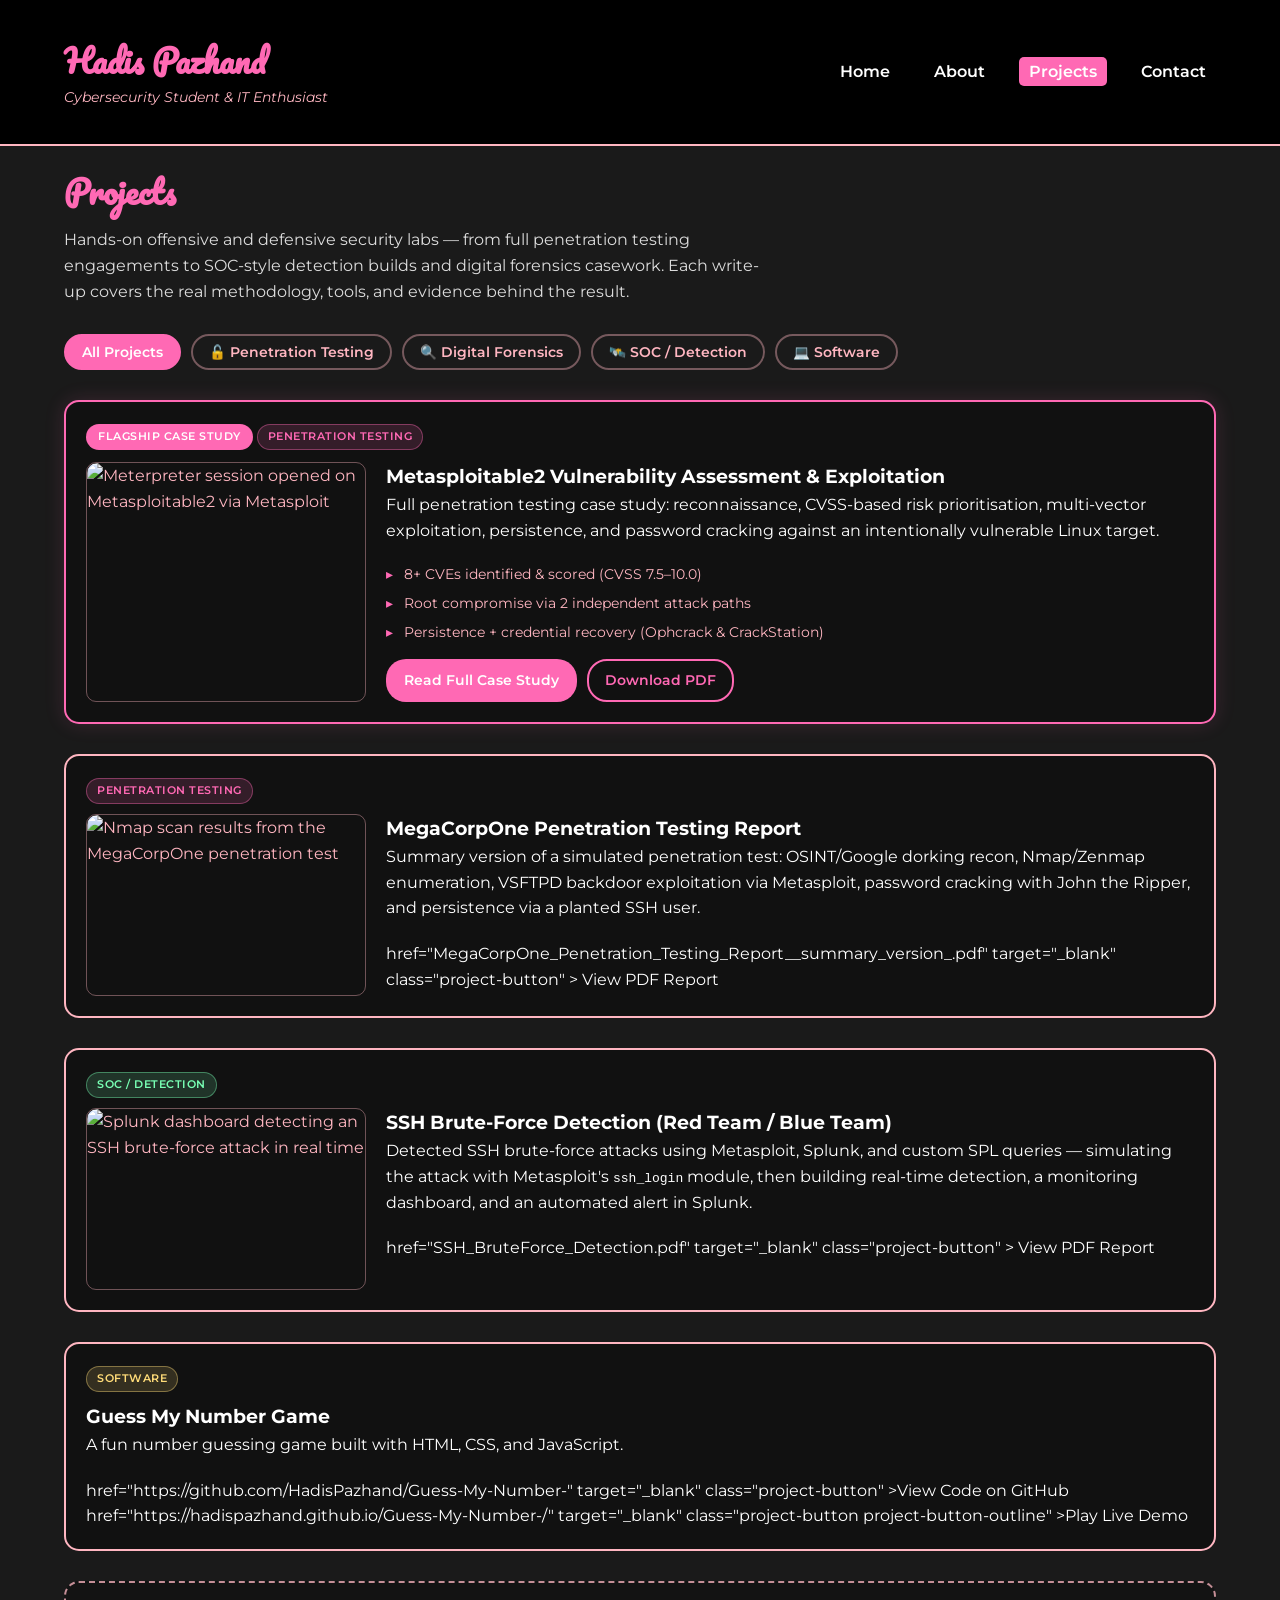
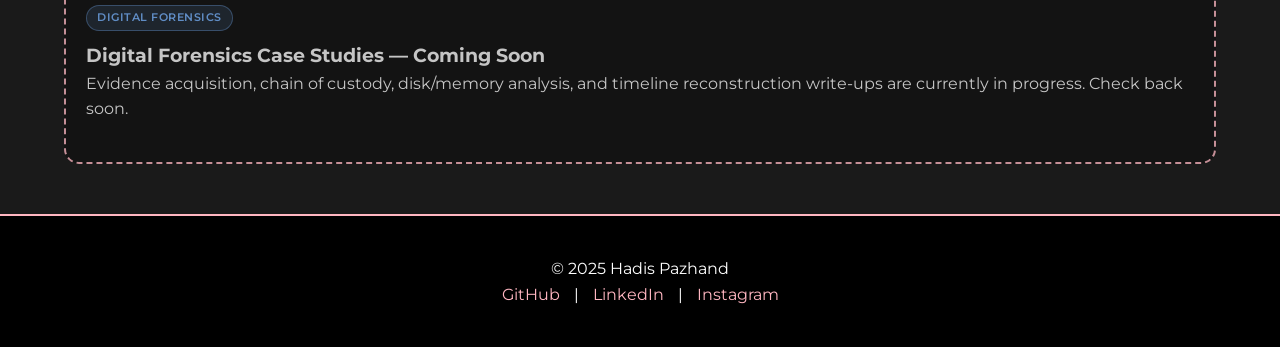
==== projects.html @ 31d6acd4 "Add files via upload" ====
<!doctype html>
<html lang="en">
  <head>
    <meta charset="UTF-8" />
    <meta name="viewport" content="width=device-width, initial-scale=1.0" />
    <title>My Projects | Hadis Pazhand</title>
    <meta name="description" content="Cybersecurity projects by Hadis Pazhand — penetration testing case studies, digital forensics, SOC/SIEM detection labs, and hands-on security work." />
    <link rel="icon" href="favicon.svg" type="image/svg+xml" />
    <link rel="stylesheet" href="style.css" />
  </head>
  <body>
    <header class="site-header">
      <div class="container header-inner">
        <div class="brand">
          <h1>Hadis Pazhand</h1>
          <p class="subtitle">Cybersecurity Student & IT Enthusiast</p>
        </div>
        <button class="nav-toggle" id="navToggle" aria-label="Toggle navigation" aria-expanded="false">
      <span></span><span></span><span></span>
    </button>
    <nav class="nav" id="siteNav">
          <a href="index.html" class="nav-link">Home</a>
          <a href="about.html" class="nav-link">About</a>
          <a href="projects.html" class="nav-link active">Projects</a>
          <a href="contact.html" class="nav-link">Contact</a>
        </nav>
      </div>
    </header>

    <main class="container">
      <h2 class="page-title">Projects</h2>
      <p class="page-intro">
        Hands-on offensive and defensive security labs — from full penetration
        testing engagements to SOC-style detection builds and digital forensics
        casework. Each write-up covers the real methodology, tools, and evidence
        behind the result.
      </p>

      <!-- Category Filters -->
      <div class="filter-bar" id="filterBar" role="tablist" aria-label="Filter projects by category">
        <button class="filter-btn active" data-filter="all" role="tab" aria-selected="true">All Projects</button>
        <button class="filter-btn" data-filter="pentesting" role="tab" aria-selected="false">🔓 Penetration Testing</button>
        <button class="filter-btn" data-filter="forensics" role="tab" aria-selected="false">🔍 Digital Forensics</button>
        <button class="filter-btn" data-filter="soc" role="tab" aria-selected="false">🛰️ SOC / Detection</button>
        <button class="filter-btn" data-filter="software" role="tab" aria-selected="false">💻 Software</button>
      </div>

      <!-- Flagship Project: Metasploitable2 -->
      <div class="project-card project-card-featured" data-category="pentesting">
        <span class="project-tag">Flagship Case Study</span>
        <span class="project-category-badge cat-pentesting">Penetration Testing</span>
        <div class="project-card-inner">
          <a href="metasploitable2-case-study.html" class="project-thumb">
            <img src="assets/metasploitable2/thumb-meterpreter.png" alt="Meterpreter session opened on Metasploitable2 via Metasploit" />
          </a>
          <div class="project-body">
            <h3>Metasploitable2 Vulnerability Assessment &amp; Exploitation</h3>
            <p>
              Full penetration testing case study: reconnaissance, CVSS-based risk
              prioritisation, multi-vector exploitation, persistence, and password
              cracking against an intentionally vulnerable Linux target.
            </p>
            <ul class="project-highlights">
              <li>8+ CVEs identified &amp; scored (CVSS 7.5–10.0)</li>
              <li>Root compromise via 2 independent attack paths</li>
              <li>Persistence + credential recovery (Ophcrack &amp; CrackStation)</li>
            </ul>
            <div class="project-buttons">
              <a href="metasploitable2-case-study.html" class="project-button">Read Full Case Study</a>
              <a href="Metasploitable2_Vulnerability_Assessment.pdf" target="_blank" class="project-button project-button-outline">Download PDF</a>
            </div>
          </div>
        </div>
      </div>

      <!-- Project: MegaCorpOne -->
      <div class="project-card" data-category="pentesting">
        <span class="project-category-badge cat-pentesting">Penetration Testing</span>
        <div class="project-card-inner">
          <a href="MegaCorpOne_Penetration_Testing_Report__summary_version_.pdf" target="_blank" class="project-thumb">
            <img src="assets/megacorpone/thumb-nmap-scan.png" alt="Nmap scan results from the MegaCorpOne penetration test" />
          </a>
          <div class="project-body">
            <h3>MegaCorpOne Penetration Testing Report</h3>
            <p>
              Summary version of a simulated penetration test: OSINT/Google dorking
              recon, Nmap/Zenmap enumeration, VSFTPD backdoor exploitation via
              Metasploit, password cracking with John the Ripper, and persistence
              via a planted SSH user.
            </p>
            <div class="project-buttons">
              
                href="MegaCorpOne_Penetration_Testing_Report__summary_version_.pdf"
                target="_blank"
                class="project-button"
              >
                View PDF Report
              </a>
            </div>
          </div>
        </div>
      </div>

      <!-- Project: SSH Brute Force Detection -->
      <div class="project-card" data-category="soc">
        <span class="project-category-badge cat-soc">SOC / Detection</span>
        <div class="project-card-inner">
          <a href="SSH_BruteForce_Detection.pdf" target="_blank" class="project-thumb">
            <img src="assets/sshbruteforce/thumb-dashboard.png" alt="Splunk dashboard detecting an SSH brute-force attack in real time" />
          </a>
          <div class="project-body">
            <h3>SSH Brute-Force Detection (Red Team / Blue Team)</h3>
            <p>
              Detected SSH brute-force attacks using Metasploit, Splunk, and custom
              SPL queries — simulating the attack with Metasploit's <code>ssh_login</code>
              module, then building real-time detection, a monitoring dashboard, and
              an automated alert in Splunk.
            </p>
            <div class="project-buttons">
              
                href="SSH_BruteForce_Detection.pdf"
                target="_blank"
                class="project-button"
              >
                View PDF Report
              </a>
            </div>
          </div>
        </div>
      </div>

      <!-- Project: Guess My Number -->
      <div class="project-card" data-category="software">
        <span class="project-category-badge cat-software">Software</span>
        <div class="project-card-inner">
          <div class="project-body project-body-full">
            <h3>Guess My Number Game</h3>
            <p>A fun number guessing game built with HTML, CSS, and JavaScript.</p>
            <div class="project-buttons">
              
                href="https://github.com/HadisPazhand/Guess-My-Number-"
                target="_blank"
                class="project-button"
                >View Code on GitHub</a
              >
              
                href="https://hadispazhand.github.io/Guess-My-Number-/"
                target="_blank"
                class="project-button project-button-outline"
                >Play Live Demo</a
              >
            </div>
          </div>
        </div>
      </div>

      <!-- Forensics placeholder — remove this whole div once you add a real forensics project -->
      <div class="project-card project-card-placeholder" data-category="forensics">
        <span class="project-category-badge cat-forensics">Digital Forensics</span>
        <div class="project-body project-body-full">
          <h3>Digital Forensics Case Studies — Coming Soon</h3>
          <p>
            Evidence acquisition, chain of custody, disk/memory analysis, and
            timeline reconstruction write-ups are currently in progress. Check
            back soon.
          </p>
        </div>
      </div>

      <p class="no-results" id="noResults" style="display:none;">No projects in this category yet — check back soon.</p>
    </main>

    <footer class="site-footer">
      <div class="container">
        <p>© 2025 Hadis Pazhand</p>
        <div class="social-links">
          <a href="https://github.com/HadisPazhand" target="_blank">GitHub</a> |
          <a href="https://www.linkedin.com/in/hadis-pazhand-5264311b1/" target="_blank">LinkedIn</a> |
          <a href="https://www.instagram.com" target="_blank">Instagram</a>
        </div>
      </div>
    </footer>
  
    <script>
      const navToggle = document.getElementById('navToggle');
      const siteNav = document.getElementById('siteNav');
      if (navToggle && siteNav) {
        navToggle.addEventListener('click', () => {
          const isOpen = siteNav.classList.toggle('nav-open');
          navToggle.setAttribute('aria-expanded', isOpen);
        });
      }

      const filterBtns = document.querySelectorAll('.filter-btn');
      const projectCards = document.querySelectorAll('.project-card');
      const noResults = document.getElementById('noResults');

      filterBtns.forEach(btn => {
        btn.addEventListener('click', () => {
          filterBtns.forEach(b => { b.classList.remove('active'); b.setAttribute('aria-selected', 'false'); });
          btn.classList.add('active');
          btn.setAttribute('aria-selected', 'true');

          const filter = btn.getAttribute('data-filter');
          let visibleCount = 0;

          projectCards.forEach(card => {
            const category = card.getAttribute('data-category');
            const show = filter === 'all' || category === filter;
            card.style.display = show ? '' : 'none';
            if (show) visibleCount++;
          });

          noResults.style.display = visibleCount === 0 ? 'block' : 'none';
        });
      });
    </script>
  </body>
</html>
---- style.css ----
/* Google Font  */
@import url("https://fonts.googleapis.com/css2?family=Montserrat:wght@400;600&family=Pacifico&display=swap");

/* General Styles  */
* {
  margin: 0;
  padding: 0;
  box-sizing: border-box;
}

body {
  font-family: "Montserrat", sans-serif;
  background-color: #1a1a1a; /* dark background */
  color: #fff;
  line-height: 1.6;
}

a {
  text-decoration: none;
  color: #ffb6c1; /* cute pink */
}

a:hover {
  color: #ff69b4;
}

/* Container  */
.container {
  width: 90%;
  max-width: 1200px;
  margin: auto;
  padding: 20px 0;
}
main.container p {
  margin-bottom: 20px;
}

/* Header  */
.site-header {
  background-color: #000;
  padding: 15px 0;
  border-bottom: 2px solid #ffb6c1;
}

.header-inner {
  display: flex;
  justify-content: space-between;
  align-items: center;
}
.brand h1 {
  font-family: "Pacifico", cursive;
  color: #ff69b4;
  margin-left: 0;
}

.subtitle {
  font-style: italic;
  color: #ffb6c1;
  font-size: 0.9rem;
  margin-left: 0;
}

.nav .nav-link {
  margin-left: 20px;
  font-weight: 600;
  color: #fff;
  padding: 5px 10px;
  border-radius: 5px;
}

.nav .nav-link.active,
.nav .nav-link:hover {
  background-color: #ff69b4;
  color: #fff;
}

/* Hero Section */
.hero {
  display: flex;
  flex-wrap: wrap;
  align-items: center;
  margin: 40px 0;
}

.hero-left {
  flex: 1;
  min-width: 300px;
}

.hero-left h2 {
  font-family: "Pacifico", cursive;
  font-size: 2.5rem;
  color: #ff69b4;
  margin-bottom: 10px;
  padding-left: 40px;
}

.hero-left p {
  font-size: 1.1rem;
  margin-bottom: 20px;
  padding-left: 40px;
}

.btn {
  display: inline-block;
  padding: 10px 20px;
  background-color: #ff69b4;
  color: #fff;
  border-radius: 25px;
  font-weight: 600;
  transition: 0.3s;
  margin-left: 20px; /* add this to align with paragraphs */
  margin-top: 20px; /* keeps some space above button */
}

.btn:hover {
  background-color: #ff1493;
}

.hero-right {
  flex: 1;
  min-width: 300px;
  text-align: center;
}

.profile-photo {
  width: 350px;
  height: 350px;
  border-radius: 50%;
  border: 5px solid #ffb6c1;
  object-fit: cover;
  box-shadow: 0 4px 12px rgba(0, 0, 0, 0.2);
}

/* ===== Cards ===== */
.quick-info {
  display: flex;
  flex-wrap: wrap;
  gap: 20px;
  margin-bottom: 40px;
}

.card {
  background-color: #111;
  border: 2px solid #ffb6c1;
  border-radius: 15px;
  padding: 20px;
  flex: 1;
  min-width: 250px;
  transition: 0.3s;
}

.card:hover {
  background-color: #222;
  transform: translateY(-5px);
}

/* Projects */
.project-card {
  background-color: #111;
  border: 2px solid #ffb6c1;
  border-radius: 15px;
  padding: 20px;
  margin-bottom: 30px;
  transition: 0.3s;
}

.project-card img {
  max-width: 100%;
  border-radius: 10px;
  margin-bottom: 15px;
}

.project-card:hover {
  background-color: #222;
  transform: translateY(-5px);
}

/*  Contact Form */
.contact-form {
  background-color: #111;
  border: 2px solid #ffb6c1;
  border-radius: 15px;
  padding: 30px;
  max-width: 600px;
  margin: 20px auto;
}

.contact-form label {
  display: block;
  margin-bottom: 5px;
  font-weight: 600;
  color: #ffb6c1;
}

.contact-form input,
.contact-form textarea {
  width: 100%;
  padding: 10px;
  margin-bottom: 15px;
  border-radius: 10px;
  border: none;
  outline: none;
}

.contact-form button {
  background-color: #ff69b4;
  color: #fff;
  padding: 12px 25px;
  border-radius: 25px;
  font-weight: 600;
  border: none;
  cursor: pointer;
  transition: 0.3s;
}

.contact-form button:hover {
  background-color: #ff1493;
}

.form-note {
  font-size: 0.8rem;
  color: #ffb6c1;
}

/* Footer */
.site-footer {
  background-color: #000;
  text-align: center;
  padding: 20px 0;
  border-top: 2px solid #ffb6c1;
}

.site-footer .social-links a {
  margin: 0 10px;
  color: #ffb6c1;
}

.site-footer .social-links a:hover {
  color: #ff69b4;
}

/* Hero CTAs */
.hero-ctas {
  display: flex;
  flex-wrap: wrap;
  gap: 12px;
  align-items: center;
  margin-left: 20px;
}

.btn-outline {
  background-color: transparent;
  border: 2px solid #ff69b4;
  color: #ff69b4;
  margin-left: 0;
  margin-top: 0;
}

.btn-outline:hover {
  background-color: #ff69b4;
  color: #fff;
}

/* Stats Strip */
.stats-strip {
  display: flex;
  flex-wrap: wrap;
  gap: 20px;
  justify-content: space-between;
  background-color: #111;
  border: 2px solid #ffb6c1;
  border-radius: 15px;
  padding: 25px 20px;
  margin: 30px 0;
}

.stat-item {
  flex: 1;
  min-width: 150px;
  text-align: center;
  padding: 0 10px;
}

.stat-number {
  display: block;
  font-family: "Pacifico", cursive;
  font-size: 2.2rem;
  color: #ff69b4;
  line-height: 1.3;
}

.stat-label {
  display: block;
  font-size: 0.8rem;
  color: #fff;
  opacity: 0.85;
  margin-top: 4px;
}

/* Page titles */
.page-title {
  font-family: "Pacifico", cursive;
  color: #ff69b4;
  font-size: 2rem;
  margin-bottom: 10px;
}

.page-intro {
  max-width: 700px;
  margin-bottom: 30px !important;
  color: #ddd;
}

/* Upgraded project cards */
.project-card-inner {
  display: flex;
  flex-wrap: wrap;
  gap: 20px;
}

.project-thumb {
  flex: 0 0 280px;
  display: block;
  border-radius: 10px;
  overflow: hidden;
  border: 1px solid rgba(255, 182, 193, 0.4);
}

.project-thumb img {
  width: 100%;
  height: 180px;
  object-fit: cover;
  display: block;
  margin: 0;
  transition: 0.3s;
}

.project-thumb:hover img {
  transform: scale(1.04);
}

.project-body {
  flex: 1;
  min-width: 250px;
}

.project-body-full {
  flex: 1 1 100%;
}

.project-card-featured {
  border-color: #ff69b4;
  box-shadow: 0 0 20px rgba(255, 105, 180, 0.15);
  position: relative;
}

.project-tag {
  display: inline-block;
  background-color: #ff69b4;
  color: #fff;
  font-size: 0.7rem;
  font-weight: 600;
  letter-spacing: 0.5px;
  text-transform: uppercase;
  padding: 4px 12px;
  border-radius: 20px;
  margin-bottom: 12px;
}

.project-highlights {
  list-style: none;
  margin: 10px 0 15px;
  padding: 0;
}

.project-highlights li {
  font-size: 0.9rem;
  color: #ffb6c1;
  padding-left: 18px;
  position: relative;
  margin-bottom: 6px;
}

.project-highlights li::before {
  content: "▸";
  position: absolute;
  left: 0;
  color: #ff69b4;
}

.project-buttons {
  display: flex;
  flex-wrap: wrap;
  gap: 10px;
}

.project-button {
  display: inline-block;
  background-color: #ff69b4;
  color: #fff;
  padding: 10px 18px;
  border-radius: 20px;
  font-weight: 600;
  font-size: 0.9rem;
  transition: 0.3s;
}

.project-button:hover {
  background-color: #ff1493;
  color: #fff;
}

.project-button-outline {
  background-color: transparent;
  border: 2px solid #ff69b4;
  color: #ff69b4;
  padding: 8px 16px;
}

.project-button-outline:hover {
  background-color: #ff69b4;
  color: #fff;
}

/* Mobile nav */
.nav-toggle {
  display: none;
  flex-direction: column;
  gap: 5px;
  background: none;
  border: none;
  cursor: pointer;
  padding: 6px;
}

.nav-toggle span {
  width: 24px;
  height: 2px;
  background-color: #ffb6c1;
  display: block;
}

/* Responsive */
@media (max-width: 768px) {
  .hero {
    flex-direction: column;
    text-align: center;
  }

  .hero-left,
  .hero-right {
    min-width: 100%;
  }

  .hero-ctas {
    justify-content: center;
    margin-left: 0;
  }

  .quick-info {
    flex-direction: column;
  }

  .stats-strip {
    flex-direction: column;
  }

  .header-inner {
    flex-wrap: wrap;
  }

  .nav-toggle {
    display: flex;
  }

  .nav {
    display: none;
    width: 100%;
    flex-direction: column;
    margin-top: 10px;
  }

  .nav.nav-open {
    display: flex;
  }

  .nav .nav-link {
    margin-left: 0;
    margin-bottom: 6px;
    display: block;
  }

  .project-card-inner {
    flex-direction: column;
  }

  .project-thumb {
    flex-basis: auto;
  }
}
.quick-info .card ul li {
  margin-bottom: 10px;
  line-height: 1.5;
}

.quick-info {
  margin-top: 30px; /* adds space above the boxes aka 'cards' */
}
/* Icon Skills Grid */
.skills-section {
  margin-top: 20px;
  margin-bottom: 40px;
}

.skills-section .card {
  margin-bottom: 20px;
}

.skills-grid {
  display: grid;
  grid-template-columns: repeat(auto-fit, minmax(80px, 1fr));
  gap: 20px;
  margin-top: 15px;
}

.skill-item {
  display: flex;
  flex-direction: column;
  align-items: center;
  gap: 8px;
  text-align: center;
}

.skill-item svg {
  width: 32px;
  height: 32px;
  fill: #ffb6c1;
  flex-shrink: 0;
}

.skill-item span {
  font-size: 12px;
  color: #fff;
}
/* Category filter bar */
.filter-bar {
  display: flex;
  flex-wrap: wrap;
  gap: 10px;
  margin-bottom: 30px;
}

.filter-btn {
  background-color: transparent;
  border: 2px solid rgba(255, 182, 193, 0.4);
  color: #ffb6c1;
  padding: 8px 16px;
  border-radius: 20px;
  font-family: "Montserrat", sans-serif;
  font-weight: 600;
  font-size: 0.85rem;
  cursor: pointer;
  transition: 0.25s;
}

.filter-btn:hover {
  border-color: #ff69b4;
  color: #fff;
}

.filter-btn.active {
  background-color: #ff69b4;
  border-color: #ff69b4;
  color: #fff;
}

/* Category badges on cards */
.project-category-badge {
  display: inline-block;
  font-size: 0.7rem;
  font-weight: 600;
  text-transform: uppercase;
  letter-spacing: 0.5px;
  padding: 3px 10px;
  border-radius: 20px;
  margin-bottom: 10px;
  margin-right: 8px;
}

.cat-pentesting { background: rgba(255, 105, 180, 0.15); color: #ff69b4; border: 1px solid rgba(255,105,180,0.4); }
.cat-forensics { background: rgba(120, 180, 255, 0.15); color: #78b4ff; border: 1px solid rgba(120,180,255,0.4); }
.cat-soc { background: rgba(120, 255, 180, 0.15); color: #78ffb4; border: 1px solid rgba(120,255,180,0.4); }
.cat-software { background: rgba(255, 220, 120, 0.15); color: #ffdc78; border: 1px solid rgba(255,220,120,0.4); }

.project-card-placeholder {
  border-style: dashed;
  opacity: 0.75;
}

.no-results {
  text-align: center;
  color: #ffb6c1;
  padding: 40px 0;
  font-style: italic;
}
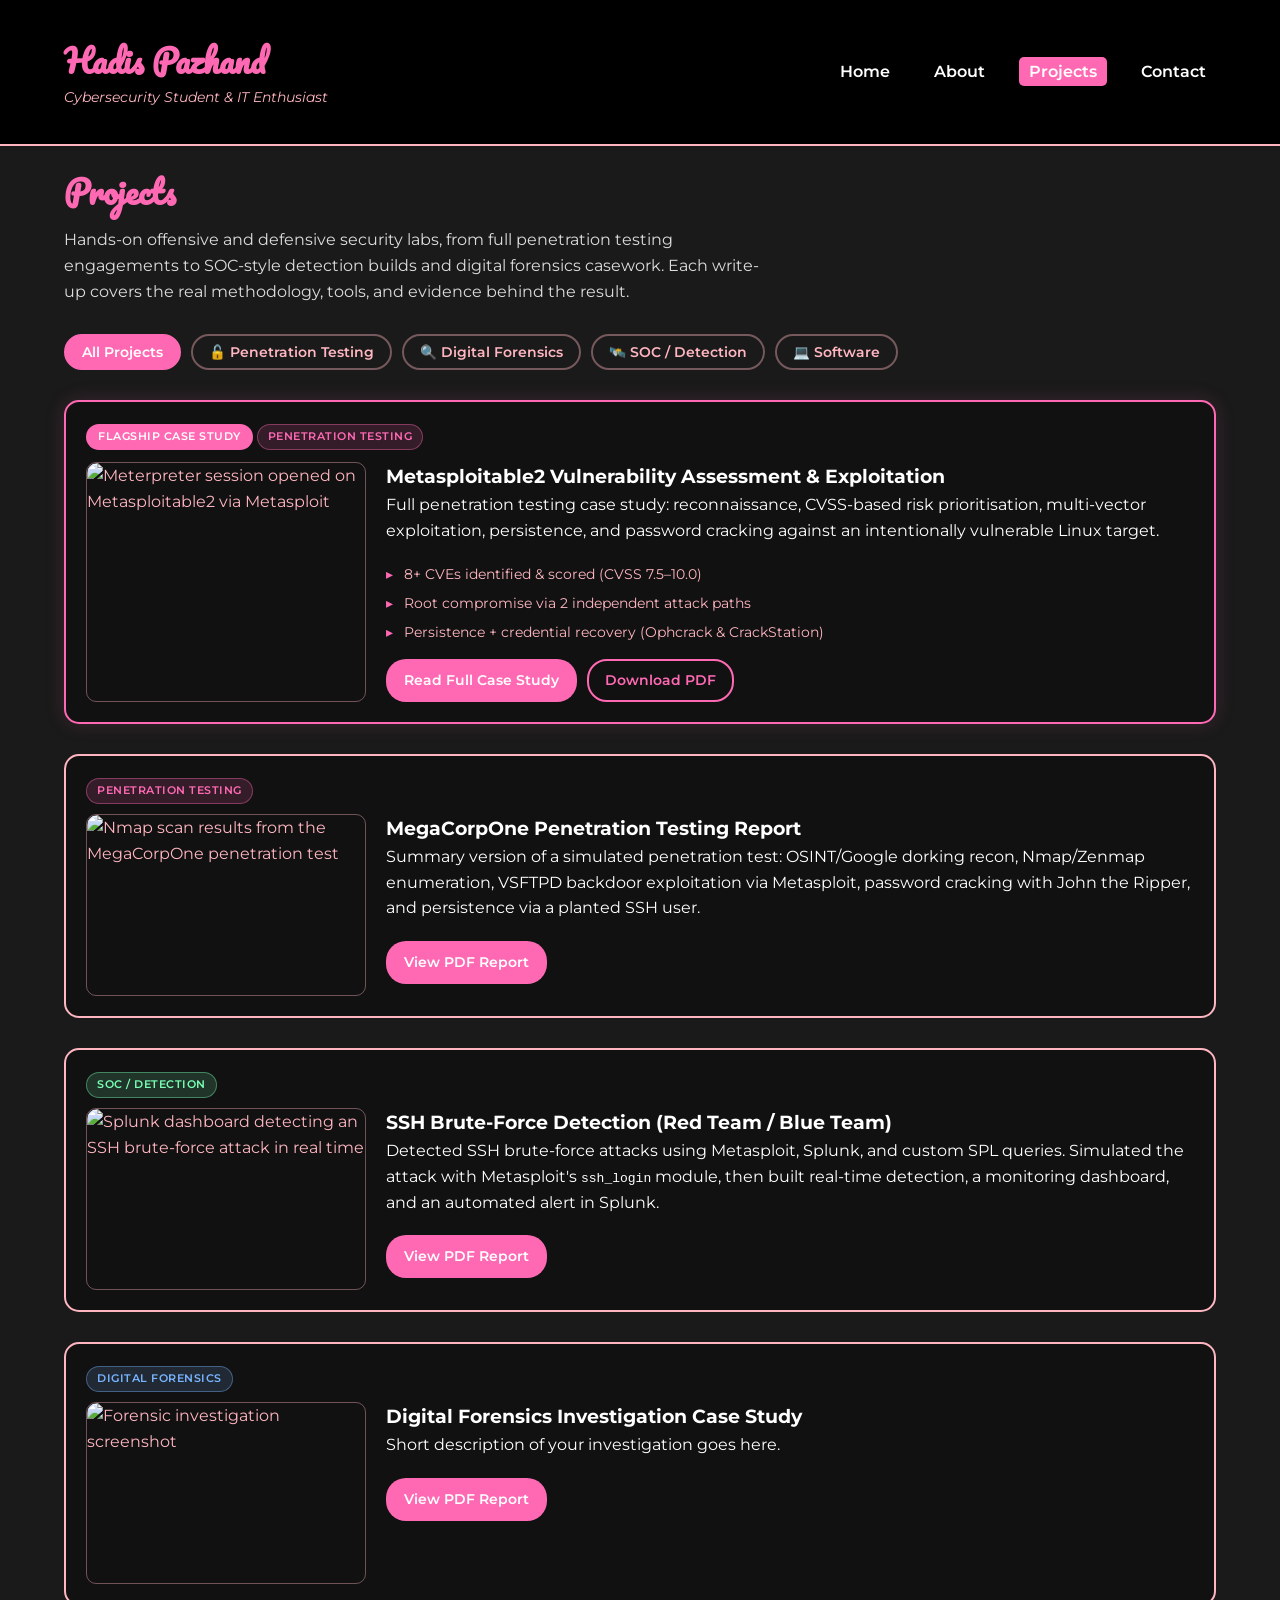
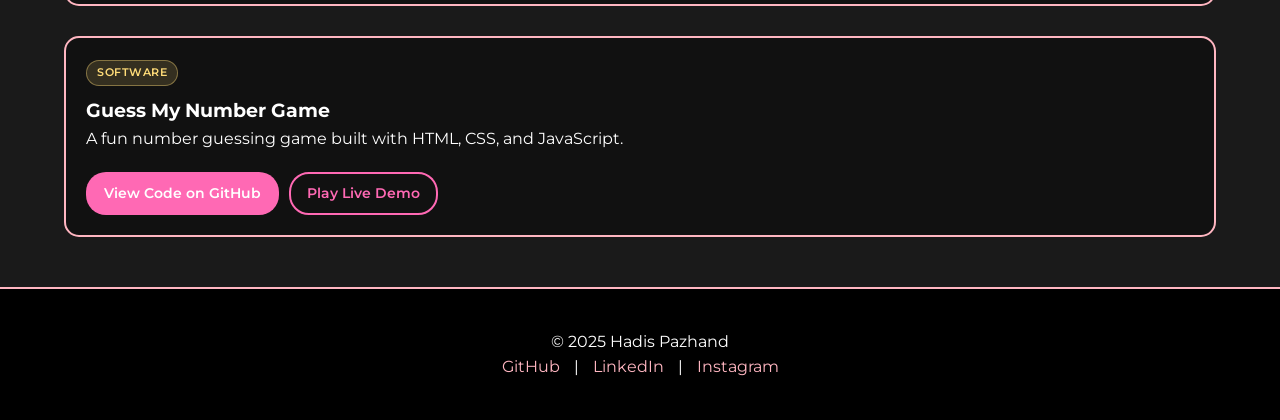
==== commit 0b12b2e9: "Refactor project descriptions and clean up HTML Updated project descriptions and links for clarity a" ====
--- a/projects.html
+++ b/projects.html
@@ -4,7 +4,7 @@
     <meta charset="UTF-8" />
     <meta name="viewport" content="width=device-width, initial-scale=1.0" />
     <title>My Projects | Hadis Pazhand</title>
-    <meta name="description" content="Cybersecurity projects by Hadis Pazhand — penetration testing case studies, digital forensics, SOC/SIEM detection labs, and hands-on security work." />
+    <meta name="description" content="Cybersecurity projects by Hadis Pazhand, covering penetration testing case studies, digital forensics, SOC/SIEM detection labs, and hands-on security work." />
     <link rel="icon" href="favicon.svg" type="image/svg+xml" />
     <link rel="stylesheet" href="style.css" />
   </head>
@@ -16,9 +16,9 @@
           <p class="subtitle">Cybersecurity Student & IT Enthusiast</p>
         </div>
         <button class="nav-toggle" id="navToggle" aria-label="Toggle navigation" aria-expanded="false">
-      <span></span><span></span><span></span>
-    </button>
-    <nav class="nav" id="siteNav">
+          <span></span><span></span><span></span>
+        </button>
+        <nav class="nav" id="siteNav">
           <a href="index.html" class="nav-link">Home</a>
           <a href="about.html" class="nav-link">About</a>
           <a href="projects.html" class="nav-link active">Projects</a>
@@ -30,7 +30,7 @@
     <main class="container">
       <h2 class="page-title">Projects</h2>
       <p class="page-intro">
-        Hands-on offensive and defensive security labs — from full penetration
+        Hands-on offensive and defensive security labs, from full penetration
         testing engagements to SOC-style detection builds and digital forensics
         casework. Each write-up covers the real methodology, tools, and evidence
         behind the result.
@@ -89,13 +89,7 @@
               via a planted SSH user.
             </p>
             <div class="project-buttons">
-              
-                href="MegaCorpOne_Penetration_Testing_Report__summary_version_.pdf"
-                target="_blank"
-                class="project-button"
-              >
-                View PDF Report
-              </a>
+              <a href="MegaCorpOne_Penetration_Testing_Report__summary_version_.pdf" target="_blank" class="project-button">View PDF Report</a>
             </div>
           </div>
         </div>
@@ -112,18 +106,31 @@
             <h3>SSH Brute-Force Detection (Red Team / Blue Team)</h3>
             <p>
               Detected SSH brute-force attacks using Metasploit, Splunk, and custom
-              SPL queries — simulating the attack with Metasploit's <code>ssh_login</code>
-              module, then building real-time detection, a monitoring dashboard, and
+              SPL queries. Simulated the attack with Metasploit's <code>ssh_login</code>
+              module, then built real-time detection, a monitoring dashboard, and
               an automated alert in Splunk.
             </p>
             <div class="project-buttons">
-              
-                href="SSH_BruteForce_Detection.pdf"
-                target="_blank"
-                class="project-button"
-              >
-                View PDF Report
-              </a>
+              <a href="SSH_BruteForce_Detection.pdf" target="_blank" class="project-button">View PDF Report</a>
+            </div>
+          </div>
+        </div>
+      </div>
+
+      <!-- Project: Digital Forensics (edit the title, paragraph, PDF name and image path) -->
+      <div class="project-card" data-category="forensics">
+        <span class="project-category-badge cat-forensics">Digital Forensics</span>
+        <div class="project-card-inner">
+          <a href="DFIR_Case_Study.pdf" target="_blank" class="project-thumb">
+            <img src="assets/DFIR/thumb-dashboard.png" alt="Forensic investigation screenshot" />
+          </a>
+          <div class="project-body">
+            <h3>Digital Forensics Investigation Case Study</h3>
+            <p>
+              Short description of your investigation goes here.
+            </p>
+            <div class="project-buttons">
+              <a href="DFIR_Case_Study.pdf" target="_blank" class="project-button">View PDF Report</a>
             </div>
           </div>
         </div>
@@ -137,37 +144,14 @@
             <h3>Guess My Number Game</h3>
             <p>A fun number guessing game built with HTML, CSS, and JavaScript.</p>
             <div class="project-buttons">
-              
-                href="https://github.com/HadisPazhand/Guess-My-Number-"
-                target="_blank"
-                class="project-button"
-                >View Code on GitHub</a
-              >
-              
-                href="https://hadispazhand.github.io/Guess-My-Number-/"
-                target="_blank"
-                class="project-button project-button-outline"
-                >Play Live Demo</a
-              >
-            </div>
-          </div>
-        </div>
-      </div>
-
-      <!-- Forensics placeholder — remove this whole div once you add a real forensics project -->
-      <div class="project-card project-card-placeholder" data-category="forensics">
-        <span class="project-category-badge cat-forensics">Digital Forensics</span>
-        <div class="project-body project-body-full">
-          <h3>Digital Forensics Case Studies — Coming Soon</h3>
-          <p>
-            Evidence acquisition, chain of custody, disk/memory analysis, and
-            timeline reconstruction write-ups are currently in progress. Check
-            back soon.
-          </p>
-        </div>
-      </div>
-
-      <p class="no-results" id="noResults" style="display:none;">No projects in this category yet — check back soon.</p>
+              <a href="https://github.com/HadisPazhand/Guess-My-Number-" target="_blank" class="project-button">View Code on GitHub</a>
+              <a href="https://hadispazhand.github.io/Guess-My-Number-/" target="_blank" class="project-button project-button-outline">Play Live Demo</a>
+            </div>
+          </div>
+        </div>
+      </div>
+
+      <p class="no-results" id="noResults" style="display:none;">No projects in this category yet. Check back soon.</p>
     </main>
 
     <footer class="site-footer">
@@ -180,7 +164,7 @@
         </div>
       </div>
     </footer>
-  
+
     <script>
       const navToggle = document.getElementById('navToggle');
       const siteNav = document.getElementById('siteNav');
@@ -216,4 +200,4 @@
       });
     </script>
   </body>
-</html>+</html>
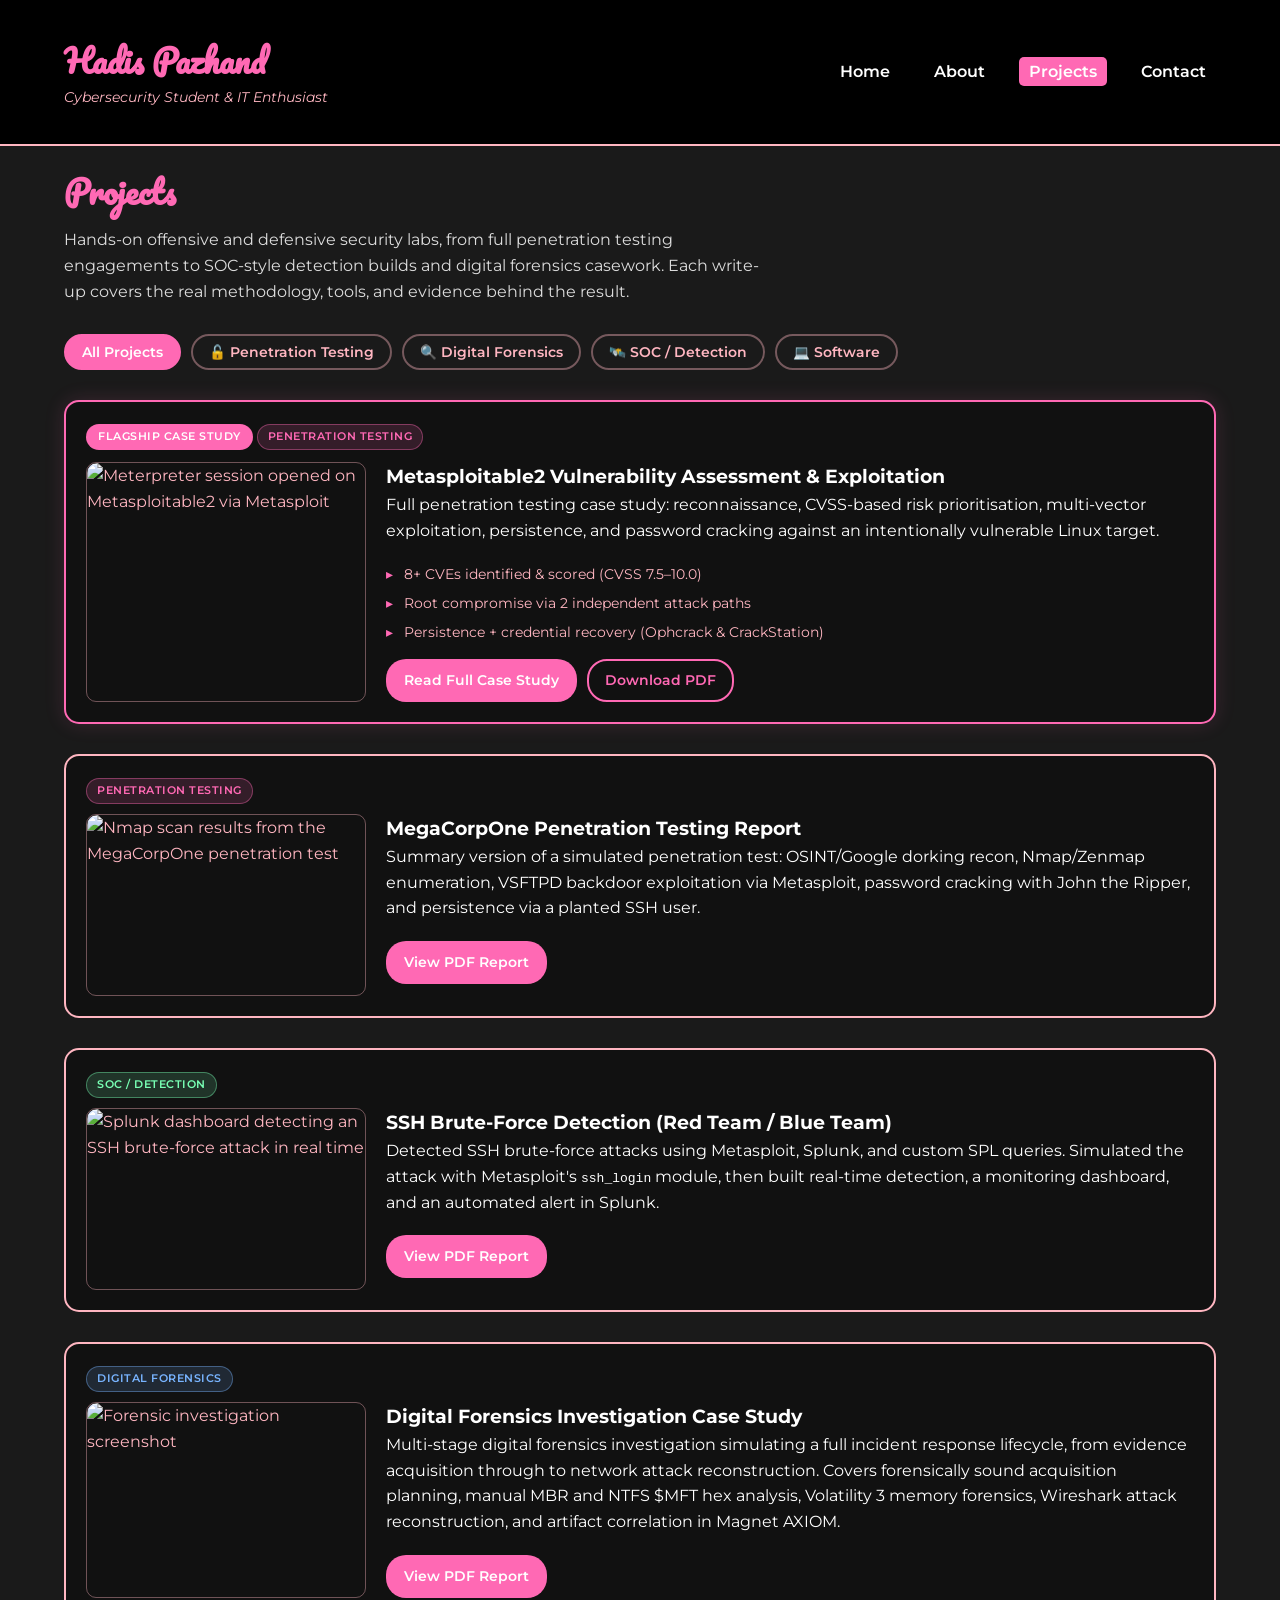
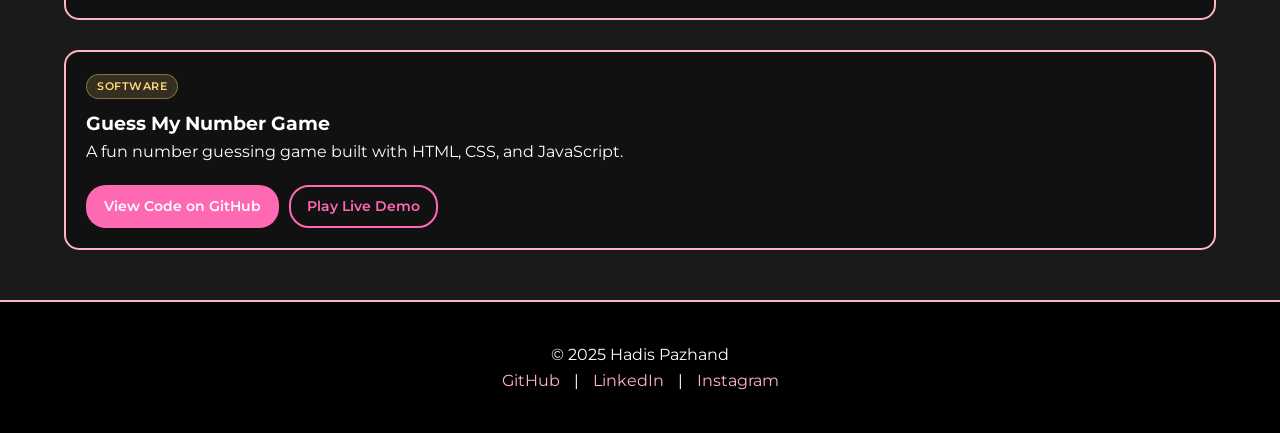
==== commit bb12793c: "description for digital forensics case study Updated project description to provide a detailed overv" ====
--- a/projects.html
+++ b/projects.html
@@ -127,7 +127,7 @@
           <div class="project-body">
             <h3>Digital Forensics Investigation Case Study</h3>
             <p>
-              Short description of your investigation goes here.
+              Multi-stage digital forensics investigation simulating a full incident response lifecycle, from evidence acquisition through to network attack reconstruction. Covers forensically sound acquisition planning, manual MBR and NTFS $MFT hex analysis, Volatility 3 memory forensics, Wireshark attack reconstruction, and artifact correlation in Magnet AXIOM.
             </p>
             <div class="project-buttons">
               <a href="DFIR_Case_Study.pdf" target="_blank" class="project-button">View PDF Report</a>
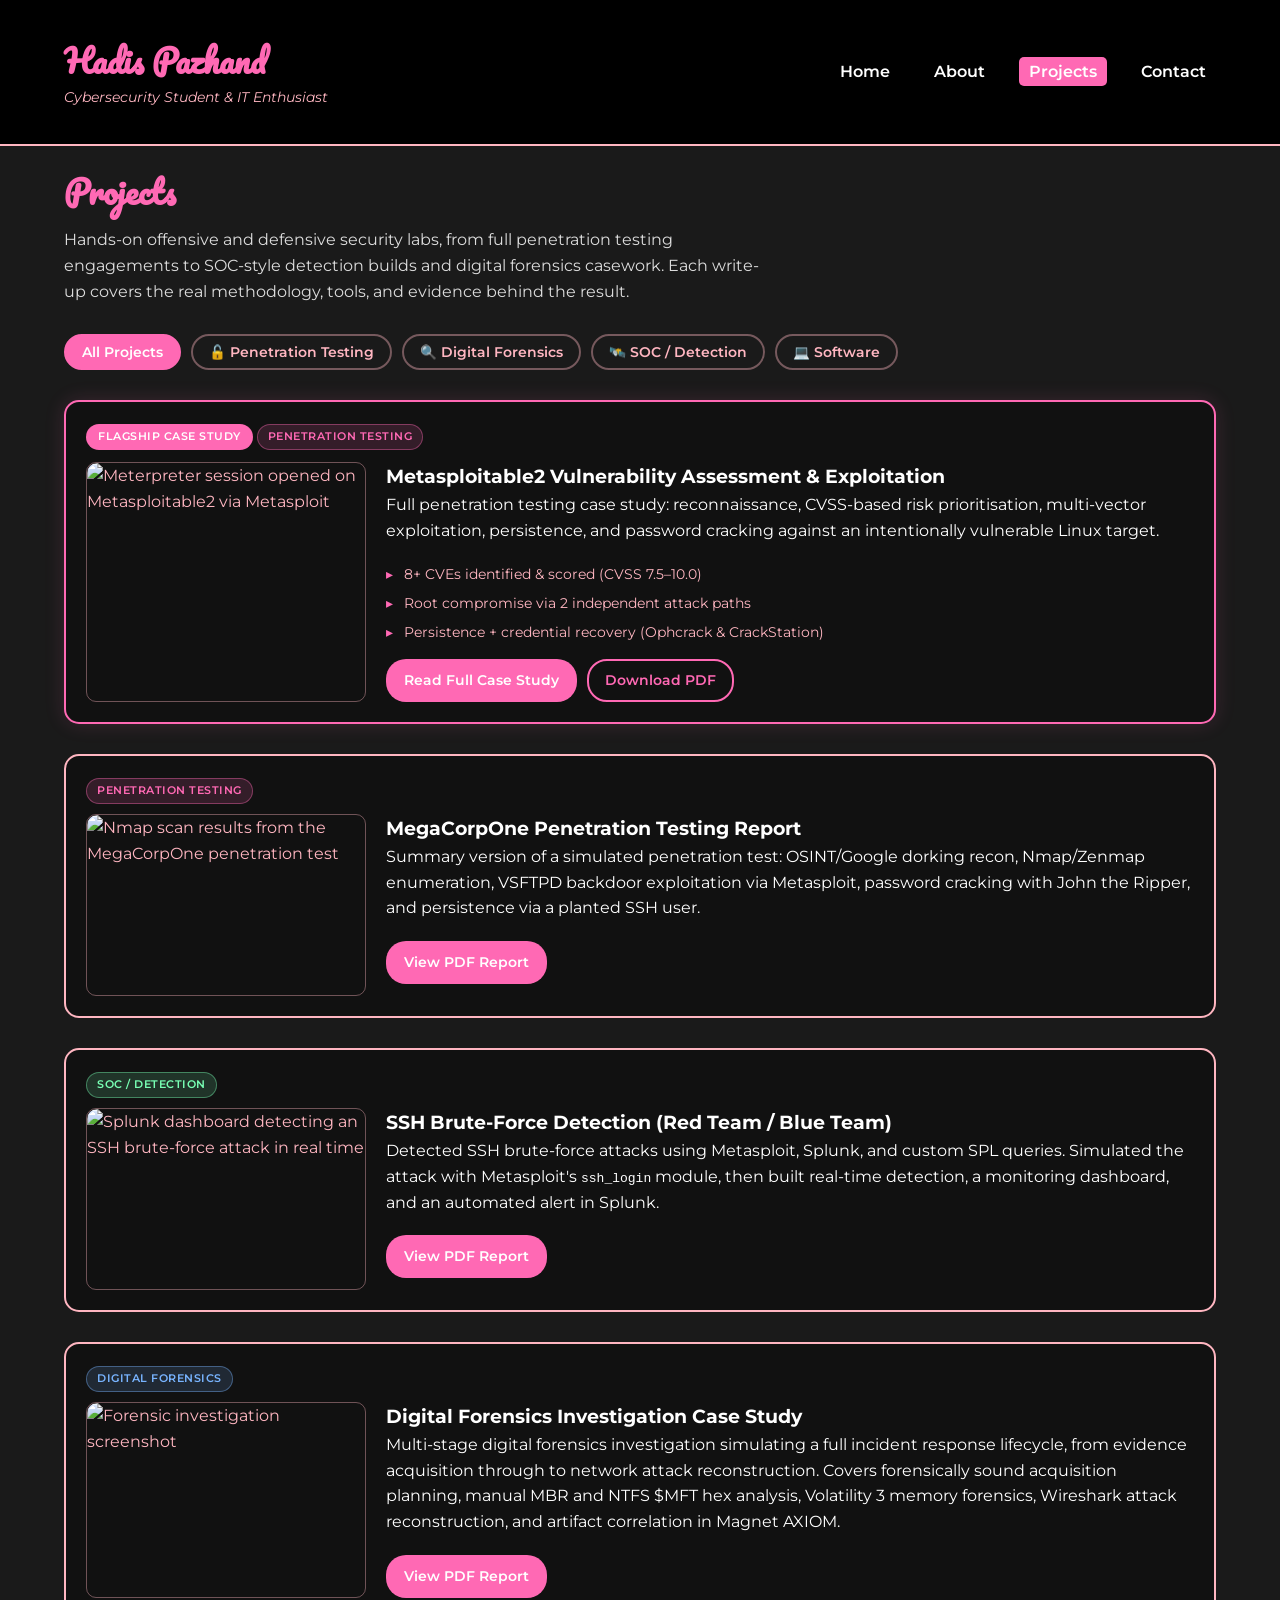
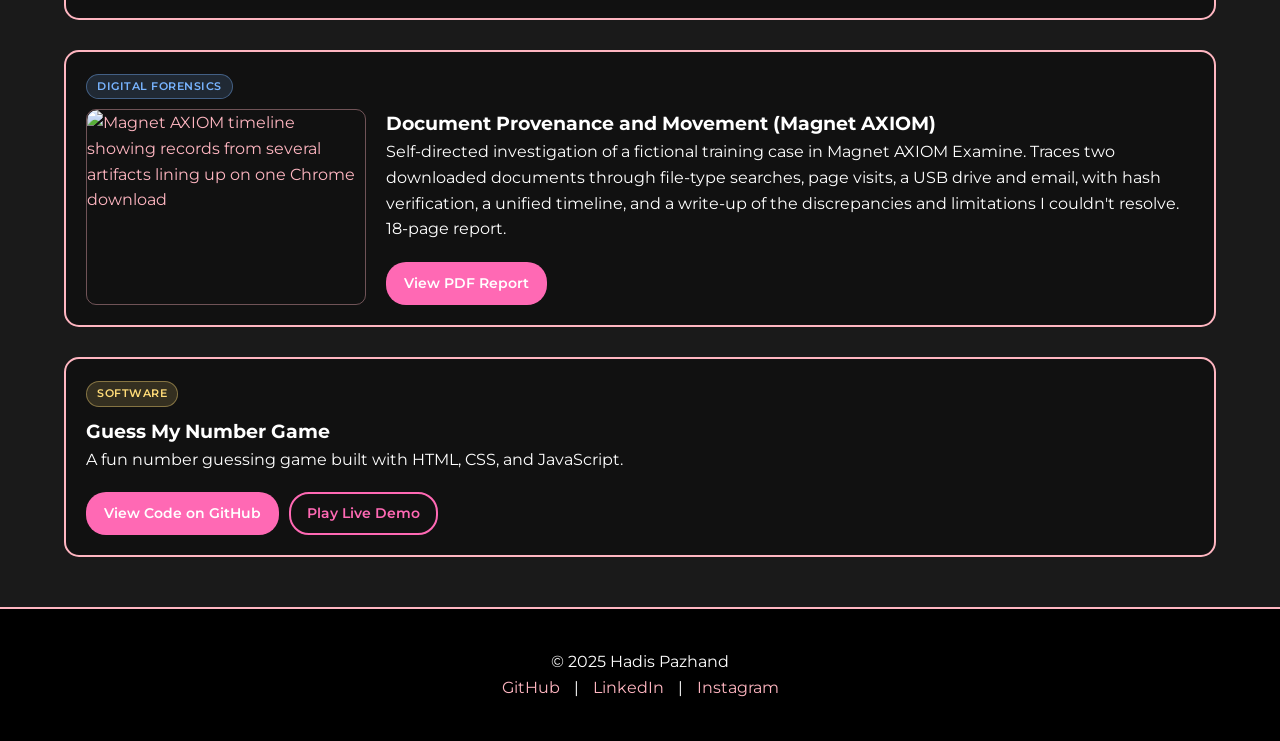
==== commit 231fa056: "Add Digital Forensics 2 project card to projects.html Added a new project card for Digital Forensics" ====
--- a/projects.html
+++ b/projects.html
@@ -95,27 +95,27 @@
         </div>
       </div>
 
-      <!-- Project: SSH Brute Force Detection -->
-      <div class="project-card" data-category="soc">
-        <span class="project-category-badge cat-soc">SOC / Detection</span>
-        <div class="project-card-inner">
-          <a href="SSH_BruteForce_Detection.pdf" target="_blank" class="project-thumb">
-            <img src="assets/sshbruteforce/thumb-dashboard.png" alt="Splunk dashboard detecting an SSH brute-force attack in real time" />
-          </a>
-          <div class="project-body">
-            <h3>SSH Brute-Force Detection (Red Team / Blue Team)</h3>
-            <p>
-              Detected SSH brute-force attacks using Metasploit, Splunk, and custom
-              SPL queries. Simulated the attack with Metasploit's <code>ssh_login</code>
-              module, then built real-time detection, a monitoring dashboard, and
-              an automated alert in Splunk.
-            </p>
-            <div class="project-buttons">
-              <a href="SSH_BruteForce_Detection.pdf" target="_blank" class="project-button">View PDF Report</a>
-            </div>
-          </div>
-        </div>
-      </div>
+ <!-- Project: SSH Brute Force Detection -->
+<div class="project-card" data-category="soc">
+  <span class="project-category-badge cat-soc">SOC / Detection</span>
+  <div class="project-card-inner">
+    <a href="SSH_BruteForce_Detection.pdf" target="_blank" class="project-thumb">
+      <img src="assets/sshbruteforce/thumb-dashboard.png" alt="Splunk dashboard detecting an SSH brute-force attack in real time" />
+    </a>
+    <div class="project-body">
+      <h3>SSH Brute-Force Detection (Red Team / Blue Team)</h3>
+      <p>
+        Detected SSH brute-force attacks using Metasploit, Splunk, and custom
+        SPL queries. Simulated the attack with Metasploit's <code>ssh_login</code>
+        module, then built real-time detection, a monitoring dashboard, and
+        an automated alert in Splunk.
+      </p>
+      <div class="project-buttons">
+        <a href="SSH_BruteForce_Detection.pdf" target="_blank" class="project-button">View PDF Report</a>
+      </div>
+    </div>
+  </div>
+</div>
 
       <!-- Project: Digital Forensics (edit the title, paragraph, PDF name and image path) -->
       <div class="project-card" data-category="forensics">
@@ -135,7 +135,24 @@
           </div>
         </div>
       </div>
-
+      <!-- Project: Digital Forensics 2 (Magnet AXIOM) -->
+      <div class="project-card" data-category="forensics">
+        <span class="project-category-badge cat-forensics">Digital Forensics</span>
+        <div class="project-card-inner">
+          <a href="Project2_AXIOM_Forensic_Report.pdf" target="_blank" class="project-thumb">
+            <img src="assets/AXIOM/thumb-timeline.png" alt="Magnet AXIOM timeline showing records from several artifacts lining up on one Chrome download" />
+          </a>
+          <div class="project-body">
+            <h3>Document Provenance and Movement (Magnet AXIOM)</h3>
+            <p>
+              Self-directed investigation of a fictional training case in Magnet AXIOM Examine. Traces two downloaded documents through file-type searches, page visits, a USB drive and email, with hash verification, a unified timeline, and a write-up of the discrepancies and limitations I couldn't resolve. 18-page report.
+            </p>
+            <div class="project-buttons">
+              <a href="Project2_AXIOM_Forensic_Report.pdf" target="_blank" class="project-button">View PDF Report</a>
+            </div>
+          </div>
+        </div>
+      </div>
       <!-- Project: Guess My Number -->
       <div class="project-card" data-category="software">
         <span class="project-category-badge cat-software">Software</span>
